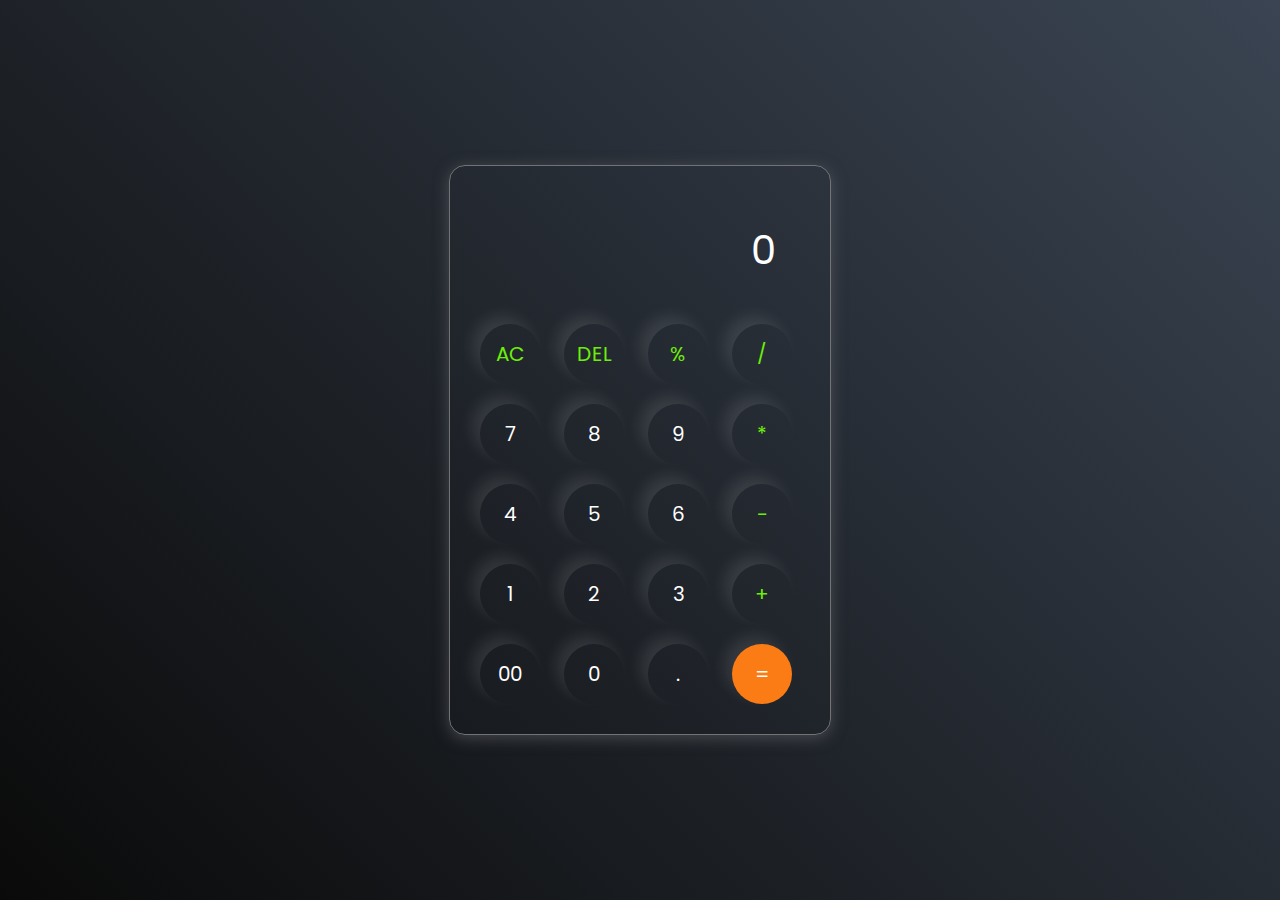
==== index.html @ 9066c19e "calculator app" ====
<!DOCTYPE html>
<html lang="en">
  <head>
    <meta charset="UTF-8" />
    <meta http-equiv="X-UA-Compatible" content="IE=edge" />
    <meta name="viewport" content="width=device-width, initial-scale=1.0" />
    <link rel="stylesheet" href="style.css" />
    <title>Calculator - By Code Traversal</title>
  </head>
  <body>
    <div class="container">
      <div class="calculator">
        <input type="text" id="inputBox" placeholder="0" />
        <div>
          <button class="button operator">AC</button>
          <button class="button operator">DEL</button>
          <button class="button operator">%</button>
          <button class="button operator">/</button>
        </div>
        <div>
          <button class="button">7</button>
          <button class="button">8</button>
          <button class="button">9</button>
          <button class="button operator">*</button>
        </div>
        <div>
          <button class="button">4</button>
          <button class="button">5</button>
          <button class="button">6</button>
          <button class="button operator">-</button>
        </div>
        <div>
          <button class="button">1</button>
          <button class="button">2</button>
          <button class="button">3</button>
          <button class="button operator">+</button>
        </div>

        <div>
          <button class="button">00</button>
          <button class="button">0</button>
          <button class="button">.</button>
          <button class="button equalBtn">=</button>
        </div>
      </div>
    </div>

    <script src="script.js"></script>
  </body>
</html>
---- style.css ----
@import url('https://fonts.googleapis.com/css2?family=Poppins:wght@500&display=swap');

*{
    margin: 0;
    padding: 0;
    box-sizing: border-box;
    font-family: 'Poppins', sans-serif;
}

body{
    width: 100%;
    height: 100vh;
    display: flex;
    justify-content: center;
    align-items: center;
    background: linear-gradient(45deg, #0a0a0a, #3a4452);
}

.calculator{
    border: 1px solid #717377;
    padding: 20px;
    border-radius: 16px;
    background: transparent;
    box-shadow: 0px 3px 15px rgba(113, 115, 119, 0.5);

}

input{
    width: 320px;
    border: none;
    padding: 24px;
    margin: 10px;
    background: transparent;
    box-shadow: 0px 3px 15px rgbs(84, 84, 84, 0.1);
    font-size: 40px;
    text-align: right;
    cursor: pointer;
    color: #ffffff;
}

input::placeholder{
    color: #ffffff;
}

button{
    border: none;
    width: 60px;
    height: 60px;
    margin: 10px;
    border-radius: 50%;
    background: transparent;
    color: #ffffff;
    font-size: 20px;
    box-shadow: -8px -8px 15px rgba(255, 255, 255, 0.1);
    cursor: pointer;
}

.equalBtn{
    background-color: #fb7c14;
}

.operator{
    color: #6dee0a;
}
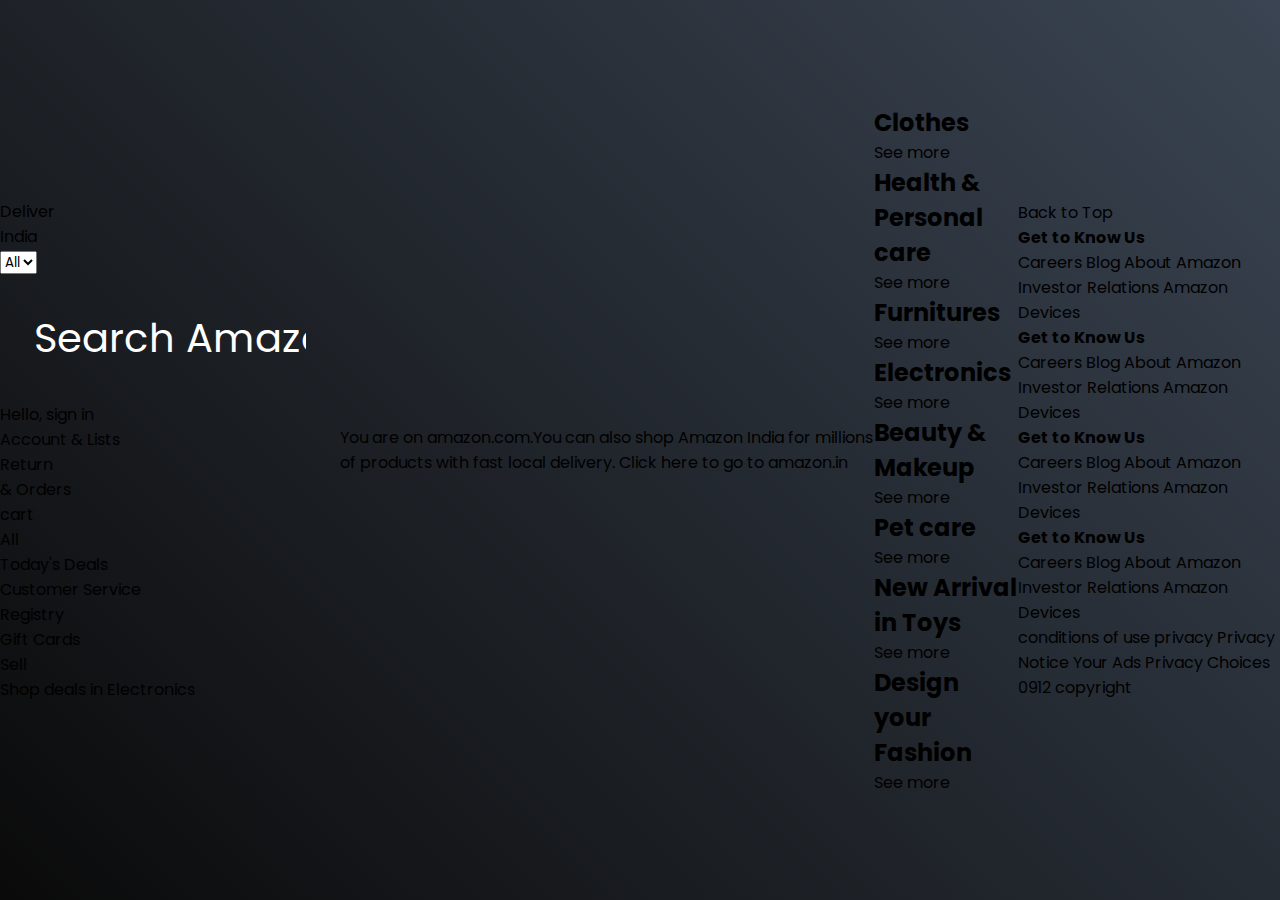
==== commit 857e5269: "Add files via upload" ====
--- a/index.html
+++ b/index.html
@@ -1,50 +1,196 @@
-<!DOCTYPE html>
-<html lang="en">
-  <head>
-    <meta charset="UTF-8" />
-    <meta http-equiv="X-UA-Compatible" content="IE=edge" />
-    <meta name="viewport" content="width=device-width, initial-scale=1.0" />
-    <link rel="stylesheet" href="style.css" />
-    <title>Calculator - By Code Traversal</title>
-  </head>
-  <body>
-    <div class="container">
-      <div class="calculator">
-        <input type="text" id="inputBox" placeholder="0" />
-        <div>
-          <button class="button operator">AC</button>
-          <button class="button operator">DEL</button>
-          <button class="button operator">%</button>
-          <button class="button operator">/</button>
-        </div>
-        <div>
-          <button class="button">7</button>
-          <button class="button">8</button>
-          <button class="button">9</button>
-          <button class="button operator">*</button>
-        </div>
-        <div>
-          <button class="button">4</button>
-          <button class="button">5</button>
-          <button class="button">6</button>
-          <button class="button operator">-</button>
-        </div>
-        <div>
-          <button class="button">1</button>
-          <button class="button">2</button>
-          <button class="button">3</button>
-          <button class="button operator">+</button>
-        </div>
-
-        <div>
-          <button class="button">00</button>
-          <button class="button">0</button>
-          <button class="button">.</button>
-          <button class="button equalBtn">=</button>
-        </div>
-      </div>
-    </div>
-
-    <script src="script.js"></script>
-  </body>
+<!DOCTYPE html>
+<html lang="en">
+<head>
+   <meta charset="UTF-8">
+   <meta name="viewport" content="width=device-width, initial-scale=1.0">
+   <title>amazon clone</title>
+   <link rel="stylesheet" href="https://cdnjs.cloudflare.com/ajax/libs/font-awesome/6.4.0/css/all.min.css" integrity="sha512-iecdLmaskl7CVkqkXNQ/ZH/XLlvWZOJyj7Yy7tcenmpD1ypASozpmT/E0iPtmFIB46ZmdtAc9eNBvH0H/ZpiBw==" crossorigin="anonymous" referrerpolicy="no-referrer" />
+   <link rel="stylesheet" href="style.css">
+</head>
+<body>
+   <header>
+      <!--navbar divs start-->
+     <div class="navbar">
+      <div class="nav-logo border">
+         <div class="logo"></div>
+      </div>
+
+      <div class="nav-address border">
+         <p class="add-first">Deliver</p>
+         <div class="add-icon">
+            <i class="fa-solid fa-location-dot"></i> 
+            <p class="add-second">India</p>
+         </div>
+      </div>
+      <div class="nav-search">
+       <select class="search-select">
+         <option>All</option>
+       </select> 
+       <input placeholder="Search Amazon" class="search-input">
+       <div class="search-icon">
+         <i class="fa-solid fa-magnifying-glass"></i>  
+       </div>
+      </div>
+      <div class="nav-signin border">
+         <p><span>Hello, sign in </span></p>
+         <p class="nav-second">Account & Lists</p>
+      </div> 
+      <div class="nav-return border">
+         <p><span>Return </span></p>
+         <p class="nav-second">& Orders</p>
+      </div>
+
+      <div class="nav-cart border">
+         <i class="fa-solid fa-cart-shopping"></i> 
+         cart
+      </div>
+         </div>
+<!--navbar divs end-->
+
+      <div class="panel">
+         <div class="panel-all">
+            <i class="fa-solid fa-bars"></i>
+            All 
+      </div>
+      <div class="panel-ops">
+         <p>Today's Deals</p>
+         <p>Customer Service</p>
+         <p>Registry</p>
+         <p>Gift Cards</p>
+         <p>Sell</p>
+      </div>
+      <div class="panel-deals">
+         Shop deals in Electronics
+      </div>
+     </div> 
+   </header>
+
+   <div class="hero-section">
+   <div class="hero-message">
+      <p>You are on amazon.com.You can also shop Amazon India for millions of products with fast local delivery. <a>Click here to go to amazon.in</a></p>       
+    </div>
+ </div>
+
+   <div class="shop-section">
+      <div class="box1 box">
+         <div class="box-content">
+           <h2>Clothes</h2>
+           <div class="box-img" style="background-image: url('box1_image.jpg');"></div>
+           <p>See more</p>
+        </div>
+      </div>
+     <div class="box2 box"> 
+      <div class="box-content">
+      <h2>Health & Personal care </h2>
+      <div class="box-img" style="background-image: url('box2_image.jpg');"></div>
+      <p>See more</p>
+   </div>
+
+     </div> 
+     <div class="box3 box">
+      <div class="box-content">
+      <h2> Furnitures</h2>
+      <div class="box-img" style="background-image: url('box3_image.jpg');"></div>
+      <p>See more</p>
+   </div> 
+
+     </div> 
+     <div class="box4 box">
+      <div class="box-content">
+      <h2> Electronics </h2>
+      <div class="box-img" style="background-image: url('box4_image.jpg');"></div>
+      <p>See more</p>
+   </div>
+     </div> 
+     
+     <div class="box5 box">
+      <div class="box-content">
+        <h2> Beauty & Makeup </h2>
+        <div class="box-img" style="background-image: url('box5_image.jpg');"></div>
+        <p>See more</p>
+     </div>
+   </div>
+  <div class="box6 box"> 
+   <div class="box-content">
+   <h2> Pet care </h2>
+   <div class="box-img" style="background-image: url('box6_image.jpg');"></div>
+   <p>See more</p>
+</div>
+
+  </div> 
+  <div class="box7 box">
+   <div class="box-content">
+   <h2> New Arrival in Toys</h2>
+   <div class="box-img" style="background-image: url('box7_image.jpg');"></div>
+   <p>See more</p>
+</div> 
+
+  </div> 
+  <div class="box8 box">
+   <div class="box-content">
+   <h2> Design your Fashion</h2>
+   <div class="box-img" style="background-image: url('box8_image.jpg');"></div>
+   <p>See more</p>
+</div>
+  </div> 
+    </div>
+
+    <footer>
+      <div class="foot-panel1">
+         Back to Top
+      </div>
+
+      <div class="foot-panel2">
+         <ul>
+            <b><p>Get to Know Us</b></p>
+            <a>Careers</a>
+            <a>Blog</a>
+            <a>About Amazon</a>
+            <a>Investor Relations</a>
+            <a>Amazon Devices</a>
+          </ul>
+          <ul>
+            <b><p>Get to Know Us</b></p>
+            <a>Careers</a>
+            <a>Blog</a>
+            <a>About Amazon</a>
+            <a>Investor Relations</a>
+            <a>Amazon Devices</a>
+          </ul>
+          <ul>
+            <b><p>Get to Know Us</b></p>
+            <a>Careers</a>
+            <a>Blog</a>
+            <a>About Amazon</a>
+            <a>Investor Relations</a>
+            <a>Amazon Devices</a>
+          </ul>
+          <ul>
+            <b><p>Get to Know Us</b></p>
+            <a>Careers</a>
+            <a>Blog</a>
+            <a>About Amazon</a>
+            <a>Investor Relations</a>
+            <a>Amazon Devices</a>
+          </ul>
+      </div>
+
+      <div class="foot-panel3">
+        <div class="logo"></div> 
+      </div>
+
+      <div class="foot-panel4">
+         <div class="pages">
+            <a>conditions of use</a>
+            <a>privacy</a>
+            <a>Privacy Notice</a>
+            <a>Your Ads Privacy Choices</a>
+         </div>
+         <div class="copyright">
+            0912 copyright
+         </div>
+      </div>
+    </footer>
+
+</body>
 </html>